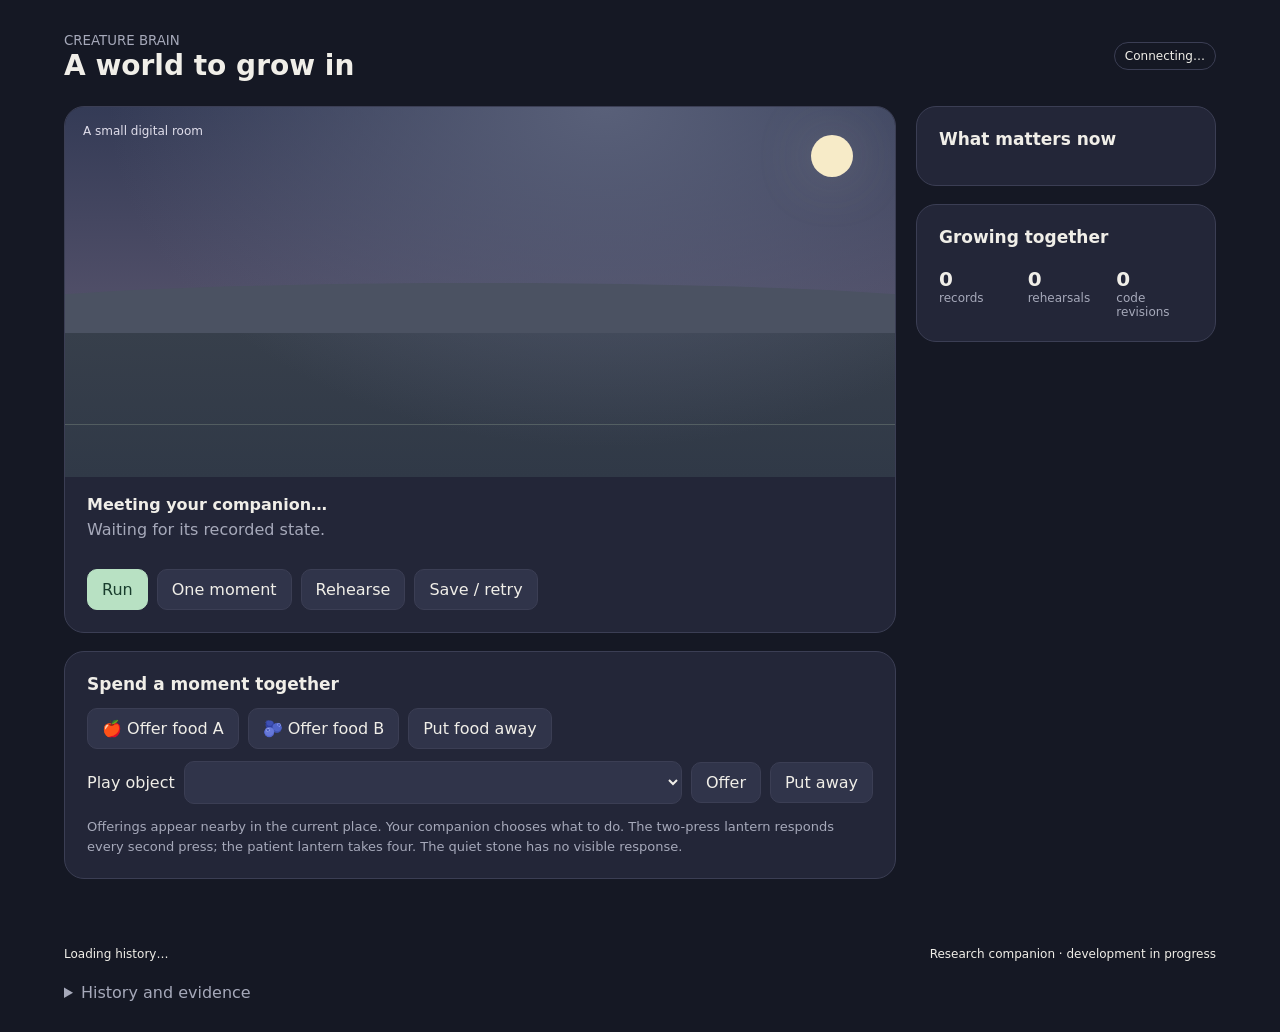
==== examples/persistent_individual/habitat.html @ 85e0894d "feat(creature-brain): publish research baseline Publish the active source candidate, authored goal a" ====
<!doctype html><html lang="en"><meta charset="utf-8"><meta name="viewport" content="width=device-width,initial-scale=1"><title>Creature · Habitat</title>
<style>[hidden]{display:none!important}
:root{color-scheme:dark;--ink:#f0eee8;--muted:#a6a9ba;--panel:#232638;--line:#3b3e54;--accent:#b8e1c3}*{box-sizing:border-box}body{margin:0;background:#151824;color:var(--ink);font:16px system-ui,sans-serif}main{max-width:1200px;margin:auto;padding:30px 24px}header{display:flex;justify-content:space-between;align-items:center;margin-bottom:24px}h1{font-size:28px;margin:0;font-weight:600}h2{font-size:17px;margin:0 0 14px}p{line-height:1.5}small,.muted{color:var(--muted)}button,select,input{font:inherit;border:1px solid var(--line);border-radius:10px;background:#30344a;color:var(--ink);padding:10px 14px}button{cursor:pointer}button:hover{background:#444961}button:disabled{opacity:.45;cursor:default}button.primary{background:var(--accent);color:#193d2d;border-color:var(--accent)}button:focus-visible,select:focus-visible{outline:3px solid #dec5ff;outline-offset:3px}.layout{display:grid;grid-template-columns:minmax(0,1fr) 300px;gap:20px}.card{background:var(--panel);border:1px solid var(--line);border-radius:20px;padding:22px}.habitat{padding:0;overflow:hidden}.world{height:370px;position:relative;background:radial-gradient(ellipse at 65% 0,#596079 0,transparent 65%),linear-gradient(#343b56,#55526b 60%,#373f4b 60%,#303947);overflow:hidden}.moon{position:absolute;width:42px;height:42px;top:28px;right:42px;border-radius:50%;background:#f7ebc8;box-shadow:0 0 60px #f4e9c335}.hill{position:absolute;bottom:39%;left:-10%;width:120%;height:50px;border-radius:50% 50% 0 0;background:#4b5262}.ground{position:absolute;bottom:14%;left:0;width:100%;height:1px;background:#83918466}.actor{position:absolute;top:32%;left:50%;width:157px;height:157px;transform:translateX(-50%);z-index:3}.actor canvas{width:157px;height:157px;image-rendering:pixelated;filter:drop-shadow(0 8px 5px #0003)}.object{position:absolute;top:65%;text-align:center;transform:translateX(-50%);transition:left .45s;min-width:42px}.object .symbol{font-size:31px;display:block}.object .label{font-size:11px;padding:4px 6px;border-radius:6px;background:#1e2436d9;white-space:nowrap}.object.target .symbol{filter:drop-shadow(0 0 8px #f7e7ad)}.world-note{position:absolute;left:18px;top:17px;font-size:12px;color:#e0deeb}.caption{padding:18px 22px;min-height:92px}.caption p{margin:4px 0}.controls{display:flex;gap:9px;flex-wrap:wrap;padding:0 22px 22px}.shelf{margin-top:18px}.row{display:flex;gap:9px;align-items:center;flex-wrap:wrap}.row select{flex:1;min-width:120px}.stack{display:flex;flex-direction:column;gap:18px}.request{background:#33483e;border-color:#567463}.request p{font-size:14px}.request button{margin-top:12px}.pill{font-size:12px;border:1px solid var(--line);border-radius:99px;padding:6px 10px}.list{padding:0;margin:0;list-style:none}.list li{padding:10px 0;border-top:1px solid var(--line);font-size:14px}.list li:first-child{border-top:0}.list small{display:block;margin-top:5px}.metrics{display:grid;grid-template-columns:repeat(3,1fr);gap:12px;margin-top:20px}.metric{font-size:12px;color:var(--muted)}.metric strong{display:block;color:var(--ink);font-size:20px}.footer{margin-top:22px;font-size:12px;display:flex;justify-content:space-between;gap:20px;flex-wrap:wrap}details{margin-top:22px}summary{cursor:pointer;color:var(--muted)}pre{white-space:pre-wrap;overflow-wrap:anywhere;font-size:12px;max-height:300px;overflow:auto}#error{background:#713c41;border:1px solid #db9398;border-radius:12px;padding:14px;margin-bottom:16px}#error[hidden]{display:none}#notice{min-height:20px;font-size:13px;color:var(--accent)}.empty{font-size:14px;color:var(--muted)}@media(max-width:800px){main{padding:18px 14px}.layout{grid-template-columns:1fr}.world{height:330px}.stack{display:grid;grid-template-columns:1fr 1fr}.stack>.request{grid-column:1/-1}}@media(max-width:500px){.stack{display:flex}.metrics{gap:6px}header{align-items:flex-start;gap:10px}h1{font-size:23px}.pill{font-size:10px}}
.world.topdown{height:640px;background:#192e2e}.topdown>.actor,.topdown>.moon,.topdown>.hill,.topdown>.ground,.topdown>.world-note,.topdown>#objects{display:none}.world canvas#world-canvas{position:absolute;inset:0;width:100%;height:100%;image-rendering:pixelated;touch-action:none;display:none}.world.topdown canvas#world-canvas{display:block}.world-hud{display:none;position:absolute;top:16px;left:16px;right:16px;justify-content:space-between;align-items:flex-start;pointer-events:none}.topdown .world-hud{display:flex}.world-region{font-size:11px;text-transform:capitalize;background:#152b2ddd;padding:8px 12px;border:1px solid #a6ccb44d;border-radius:8px;letter-spacing:.07em}.world-hud button{pointer-events:auto;margin-left:4px;padding:7px 11px;background:#152b2ddd;font-size:12px}@media(max-width:800px){.world.topdown{height:60vh;min-height:360px}.layout{display:flex;flex-direction:column}.caption{min-height:70px}main{padding:12px}.world-hud{left:8px;right:8px}}
</style>
<main><header><div><small>CREATURE BRAIN</small><h1>A world to grow in</h1></div><span class="pill" id="connection">Connecting…</span></header>
<div id="error" role="alert" hidden></div><div class="layout"><div>
<section class="card habitat" aria-label="Creature habitat"><div class="world" id="world"><div class="moon"></div><div class="hill"></div><div class="ground"></div><span class="world-note">A small digital room</span>
<div class="actor" id="actor"><canvas id="creature-sprite" width="157" height="157" role="img" aria-label="Creature"></canvas></div><div id="objects"></div></div>
<div class="caption"><strong id="activity">Meeting your companion…</strong><p id="outcome" class="muted">Waiting for its recorded state.</p></div>
<div class="controls"><button id="run" class="primary">Run</button><button id="step">One moment</button><button id="dream">Rehearse</button><button id="save">Save / retry</button></div></section>
<section class="card shelf"><h2>Spend a moment together</h2><div id="presence-controls" class="row" hidden style="margin-bottom:14px"><button id="here">I’m here for a while</button><button id="quiet">Quiet time</button><small id="presence-state"></small></div><div class="row"><button id="food-a">🍎 Offer food A</button><button id="food-b">🫐 Offer food B</button><button id="clear-food">Put food away</button></div><div class="row" style="margin-top:12px"><label for="device">Play object</label><select id="device" aria-label="Play object"></select><button id="offer-device">Offer</button><button id="hide-device">Put away</button></div><p class="muted" style="font-size:13px;margin-bottom:0">Offerings appear nearby in the current place. Your companion chooses what to do. The two-press lantern responds every second press; the patient lantern takes four. The quiet stone has no visible response.</p></section><p id="notice" role="status"></p>
</div><aside class="stack"><section id="invitation-card" class="card request" hidden><h2>An invitation</h2><p id="invitation-text"></p><small id="invitation-state"></small><div id="invitation-controls" class="row"><button id="join">Watch together</button><button id="decline">Not now</button></div></section><section id="help-card" class="card request" hidden><h2>A request for help</h2><p id="request-text"></p><small id="request-evidence"></small><div id="investigation-controls" hidden><p class="muted">Share what you found. Your report does not change the object or prove a cause.</p><div class="row"><button id="report-unresponsive">It isn’t responding; set aside</button><button id="report-changed">Something changed; recheck</button></div></div><div id="practice-help-controls"><div class="row" style="margin-top:12px"><label for="attempts">Suggest more tries</label><select id="attempts"><option value="3">3 more</option><option value="5" selected>5 more</option><option value="8">8 more</option></select></div><button id="teach" class="primary">Offer the suggestion</button><small style="display:block;margin-top:10px">It will test your advice through practice.</small></div></section>
<section class="card"><h2>What matters now</h2><ul class="list" id="goals"></ul></section><section class="card"><h2>Growing together</h2><ul class="list" id="learning"></ul><div class="metrics"><div class="metric"><strong id="memories">0</strong>records</div><div class="metric"><strong id="dreams">0</strong>rehearsals</div><div class="metric"><strong id="changes">0</strong>code revisions</div></div></section><section id="reflection-card" class="card" hidden><h2>Thinking and trying</h2><p id="reflection-state"></p><ul class="list" id="reflection-trials"></ul></section><section id="investigation-notes" class="card" hidden><h2>Activities to revisit</h2><div id="investigation-history"></div></section></aside></div>
<div class="footer"><span id="continuity">Loading history…</span><span>Research companion · development in progress</span></div><details><summary>History and evidence</summary><pre id="evidence"></pre></details></main>
<script src="/assets/creature/animation.js"></script>
<script src="/assets/world/renderer.js"></script>
<script>
const creatureWorld=CreatureWorld.mount(document.getElementById('world'));
const creatureSprite=CreatureAnimation.mount(document.getElementById("creature-sprite"));
let state=null,busy=false,connected=false,pendingRead=null;const $=id=>document.getElementById(id);const names={'object-0':'food A','object-1':'food B','toy':'play object','basket-oran':'stored Oran berries','basket-pecha':'stored Pecha berries'};
const actions={0:'Observing',1:'Trying the play object',4:'Approaching',5:'Moving away',10:'Moving left',11:'Moving right',12:'Trying food'};
function line(list,title,detail){let li=document.createElement('li');li.textContent=title;let small=document.createElement('small');small.textContent=detail;li.append(small);list.append(li)}
function render(s){state=s;connected=true;for(const o of s.objects||[])if(o.label)names[o.identity]=o.label;else if(o.function==='berry-plot')names[o.identity]=o.kind[0].toUpperCase()+o.kind.slice(1)+' berry plot';document.querySelectorAll('button').forEach(button=>button.disabled=false);
if(!$('device').options.length)for(const device of s.device_catalog||[]){const option=document.createElement('option');option.value=device.id;option.textContent=device.label;$('device').append(option)}
$('connection').textContent=s.running?'● Living':'Ⅱ Paused';$('run').textContent=s.running?'Pause':'Run';$('step').disabled=s.running||busy;$('error').hidden=!s.error;if(s.error)$('error').textContent='Activity paused: '+s.error+' Your current state remains in memory. Use Save / retry before continuing.';
let event=s.event,action=event?.executed_action,target=action?.target;let decision=event?.executive;let activity=event?.outcome?.status==='ate-stored-berry'?'Eating a stored berry':event?.outcome?.status==='harvested'?'Harvesting berries':event?.outcome?.status==='held'?(decision?.reason==='conserve-before-recovery-probe'?'Waiting before a recovery check':'Taking a quiet moment'):event?.outcome?.status==='rested'?'Resting to recover':(actions[action?.action]??'Choosing an activity');
if(s.world&&event?.world_motion){const m=event.world_motion;if(m.before.region!==m.after.region)activity='Entered '+m.after.region.replace('MAP_','').replaceAll('_',' ').toLowerCase();else if(m.before.x!==m.after.x||m.before.y!==m.after.y)activity='Walking '+m.after.facing;}
$('activity').textContent=s.running?activity:(event?'Paused · '+activity:'Ready for a first moment');
$('outcome').textContent=event?((decision?.reason==='recheck-remembered-need-relief'?'Checking whether remembered relief has returned · ':decision?.reason==='use-observed-need-relief'?'Using a remembered source of relief · ':decision?.reason==='wait-before-world-motion-probe'?'Waiting after unsuccessful movement · ':decision?.reason==='probe-world-motion'?'Checking whether movement has returned · ':decision?.reason==='explore-world'?'Exploring the world · ':decision?.reason==='explore-unvisited-position'?'Exploring beyond visited space · ':decision?.reason==='investigate-motion'?'Investigating movement · ':decision?.activity_objective==='revisit-familiar-activity'?'Returning to a familiar activity · ':decision?.reason==='practice-interaction'?'Practicing · ':decision?.reason==='practice-approach'?'Moving toward a learning goal · ':'')+event.outcome.status.replaceAll('-',' ')):'Run lets your companion begin choosing activities.';
if(s.state_is_snapshot){$('connection').textContent='● Connected · processing';$('activity').textContent=s.processing==='evaluating-practice-candidates'?'Evaluating possible improvements':'Completing the current moment';$('outcome').textContent='Showing the last completed state · no new outcome claimed';document.querySelectorAll('button:not(.world-hud button)').forEach(button=>button.disabled=true);}
const visualState=s.state_is_snapshot?{...s,running:false}:s;creatureSprite.update(visualState);creatureWorld.update(visualState);
$('objects').replaceChildren();for(let o of s.objects){if(!o.visible)continue;let el=document.createElement('div');el.className='object'+(o.identity===target?' target':'');el.style.left=Math.max(5,Math.min(95,50+(o.x-s.position)*9))+'%';let symbol=document.createElement('span');symbol.className='symbol';symbol.textContent=o.function?(o.function==='counter'?'🔢':o.function==='inert'?'🪨':o.state?'💡':'🏮'):(o.food?(o.identity==='object-0'?'🍎':'🫐'):'🟠');let label=document.createElement('span');label.className='label';label.textContent=o.function==='counter'?'Count '+o.state:names[o.identity];el.append(symbol,label);$('objects').append(el)}
const reflectiveTrials=s.reflective_trials||[],reflections=s.reflections||[];
$('reflection-card').hidden=(!s.reflection_status||s.reflection_status==='disabled')&&!reflectiveTrials.length&&!reflections.length;
$('reflection-state').textContent=s.reflection_status==='thinking'?'Reviewing recorded experience while life continues.':s.reflection_status==='recovery-required'?'Reflection was interrupted. Its outcome is unknown; body activity can continue.':s.reflection_status==='provider-failed'?'The reflection service could not complete this review.':s.reflection_status==='disabled'?'Reflection is off. Earlier trials are shown below.':s.reflection_status==='idle'?'No reflection is running.':s.reflection_status==='trial-admitted'?'A proposed activity was admitted. Its trial is shown below.':'Recorded reflection results are shown below.';
$('reflection-trials').replaceChildren();
for(const trial of reflectiveTrials.slice(-2)){
 const labels={'active':'Trying a reflective goal','observed-success':'Prediction observed in this trial','prediction-not-observed':'Prediction not observed','incomplete':'Trial incomplete','adverse-result-stop':'Stopped after an adverse outcome'};
 line($('reflection-trials'),labels[trial.status]||trial.status,trial.reflection.next_goal.objective+' · '+trial.attempts+(trial.attempts===1?' interaction attempt':' interaction attempts')+(trial.reason?' · '+trial.reason.replaceAll('-',' '):'')+(trial.status==='observed-success'?' · Repeatability remains unproven.':''));
}
if(!reflectiveTrials.length&&reflections.length){const reflection=reflections.at(-1);line($('reflection-trials'),'Recorded reflection proposal',reflection.objective||reflection.reason||'No body trial was admitted.');}
$('goals').replaceChildren();if(s.world?.garden){const inventory=s.world.garden.inventory;line($('goals'),'Berry basket',inventory.oran+' Oran · '+inventory.pecha+' Pecha');}let active=s.goals.filter(g=>g.status==='active'||g.status==='recovery-needs-investigation');for(let g of active.slice(0,3)){let maintenance=g.objective==='restore-capacity-for-activity',exploring=g.objective==='explore-unvisited-position'||g.objective==='investigate-motion';line($('goals'),exploring?(g.objective==='investigate-motion'?'Investigate a movement':'Explore beyond visited space'):maintenance?(g.status==='active'?'Recover for more activity':'Rest did not restore capacity'):g.objective==='revisit-familiar-activity'?'Return to a familiar activity':g.objective==='verify-known-skill'?'Try a familiar skill':g.objective==='discover-object-effect'?'Discover what this does':'Avoid a remembered bad outcome',maintenance?(g.status==='active'?g.rest_ticks+(g.rest_ticks===1?' rest moment · reserve ':' rest moments · reserve ')+g.last_reserve.toFixed(2):'Cause unknown · further investigation needed'):g.target?names[g.target]+' · '+g.trials+' tries, '+g.changes+' visible changes':exploring?(g.target_position===null?'Learning from actual displacement':'Goal position '+g.target_position.toFixed(1)):g.method.replaceAll('-',' '));}if(s.world?.goal){line($('goals'),'Explore the world',Object.keys(s.world.visited).length+' places visited · '+s.world.transitions+' crossings');}if(!active.length&&!s.world?.goal)line($('goals'),'Between activities',s.requests.length?'A learning question is unresolved.':'Waiting for the next opportunity.');
$('presence-controls').hidden=!s.shared_activity_enabled;$('presence-state').textContent=s.companion_available?'You reported being here':'Quiet time · independent activity';let invitation=(s.shared_invitations||[]).find(i=>i.status==='offered'||i.status==='participating');$('invitation-card').hidden=!invitation;if(invitation){$('invitation-text').textContent=invitation.message;$('invitation-state').textContent=invitation.status==='participating'?'You said you are joining; the activity is underway.':'Based on your teaching and its observed results.';$('invitation-controls').hidden=invitation.status!=='offered';}
$('investigation-controls').hidden=!(s.investigation_response_enabled&&s.requests[0]?.operation==='request-practice-investigation');
let request=s.requests[0];$('help-card').hidden=!request;if(request){$('request-text').textContent=request.message;let practice=request.operation==='request-practice-help';$('practice-help-controls').hidden=!practice;$('request-evidence').textContent=practice?'At request: '+request.observed_attempts+' attempts · '+request.observed_changes+' visible changes':request.operation==='request-practice-investigation'?'Extra practice tried: '+request.observed_new_attempts+' attempts · '+request.observed_new_changes+' new visible changes · cause unknown':request.operation==='request-world-motion-help'?request.observed_motion_attempts+' movement attempts without displacement · cause unknown':request.observed_rest_ticks+' rest moments without recovery · cause unknown';}
const reports=new Map();for(const report of s.investigation_reports||[])reports.set(report.goal_id,report);
$('investigation-notes').hidden=!reports.size;$('investigation-history').replaceChildren();
for(const report of reports.values()){
 const goal=s.goals.find(g=>g.id===report.goal_id);if(!goal)continue;
 const row=document.createElement('div');row.style.marginBottom='16px';
 const label=document.createElement('strong');label.textContent=names[goal.target]||goal.target;
 const detail=document.createElement('p');detail.className='muted';detail.style.fontSize='13px';
 detail.textContent=report.later_assessment?'An effect was observed later, at moment '+report.later_assessment.observed_tick+'. The earlier report remains unverified; circumstances may have changed.':report.status==='reported-not-verified'?'Set aside on your report · not independently verified.':report.status==='awaiting-experience'?'Rechecking reported changes · outcome unknown.':report.status==='effect-observed'?'A visible effect occurred during the recheck · cause not established.':'No visible effect within the recheck · cause unknown.';
 row.append(label,detail);
 if(['set-aside-on-report','effect-unresolved-review-needed'].includes(goal.status)){
  const button=document.createElement('button');button.textContent='Something changed; recheck';button.disabled=!!s.state_is_snapshot||busy;
  button.onclick=()=>send('investigation',{goal_id:goal.id,response:'changed'});row.append(button);
 }
 $('investigation-history').append(row);
}
$('learning').replaceChildren();for(let g of s.guidance.slice(-2))line($('learning'),g.status==='unverified'?'Testing your suggestion':g.status==='supported-in-this-context'?'Your suggestion helped here':'Your suggestion did not resolve this',g.status==='unverified'?'No result claimed yet':g.observed_new_changes+' new visible changes');if(!s.guidance.length)line($('learning'),s.skills.length+' observed interactions','Experience will determine what is useful.');
for(const goal of s.goals.filter(g=>g.investigation).slice(-2)){const trial=goal.investigation;const pending=trial.status==='prediction-awaiting-experience';line($('learning'),pending?'Investigating an uncertain effect':trial.status==='observed-effect'?'Investigation found an effect':'No effect within this trial',(pending?'Up to '+trial.plan.additional_attempts+' extra attempts · outcome unknown':trial.additional_trials+' extra attempts · '+trial.observed_changes+(trial.observed_changes===1?' visible change':' visible changes'))+(trial.plan.budget_evidence?.length?' · budget informed by '+trial.plan.budget_evidence.length+(trial.plan.budget_evidence.length===1?' earlier outcome':' earlier outcomes'):''));}
for(const update of s.development_updates||[])line($('learning'),update.retained?'Retained a practice-code improvement':'Rejected the candidate changes',update.rejected_count+' rejected · '+update.accepted_test_count+' passing branch tests. '+(update.retained?'Continuing with the revised practice rule.':'Continuing with the existing rule.'));

$('memories').textContent=s.event_count;$('dreams').textContent=s.dream_count;$('changes').textContent=s.revision_count;$('continuity').textContent=(s.context==='test'?'Test branch '+s.branch.slice(0,8)+' · individual ':'Individual ')+s.identity.slice(0,8)+' · moment '+s.tick+' · saved '+s.durable_tick+' · reserve '+s.reserve.toFixed(1);
$('evidence').textContent=JSON.stringify({identity:s.identity,branch:s.branch,context:s.context,parent:s.branch_parent,checkpoint:s.checkpoint,memory_capacity:s.event_capacity,goals:s.goals,guidance:s.guidance,recent_events:s.recent_events},null,2);
}
function disconnected(){connected=false;creatureSprite.disconnect();creatureWorld.disconnect();$('connection').textContent='Disconnected';$('activity').textContent='Connection lost · current activity unknown';$('outcome').textContent=state?'Last received moment '+state.tick+'. Your companion may still be active on the host. Reconnecting…':'Waiting for a connection to the habitat…';document.querySelectorAll('button:not(.world-hud button)').forEach(button=>button.disabled=true)}
async function refresh(){
 if(pendingRead)return pendingRead;
 pendingRead=(async()=>{try{const r=await fetch('/state',{cache:'no-store',signal:AbortSignal.timeout(5000)});if(!r.ok)throw Error('Could not read habitat');render(await r.json())}catch(error){disconnected();throw error}finally{pendingRead=null}})();
 return pendingRead;
}
async function send(path,body={}){if(busy||!connected)return;busy=true;try{let r=await fetch('/'+path,{method:'POST',headers:{'Content-Type':'application/json'},body:JSON.stringify(body),signal:AbortSignal.timeout(10000)}),data=await r.json();if(!r.ok)throw Error(data.error);$('notice').textContent=path==='save'?'Your companion is saved.':path==='guidance'?'Suggestion received. Its result is still unknown.':path==='investigation'?'Report recorded. Any new effect must still be observed.':'';await refresh()}catch(e){$('notice').textContent='Could not confirm the request: '+e.message+'. Checking the saved state; the request will not be sent again automatically.';await refresh().catch(()=>{})}finally{busy=false;if(connected&&state)$('step').disabled=state.running}}
for(const [id,response] of [['report-unresponsive','not-responsive'],['report-changed','changed']])$(id).onclick=()=>send('investigation',{goal_id:state.requests[0].goal_id,response});
$('here').onclick=()=>send('availability',{available:true});$('quiet').onclick=()=>send('availability',{available:false});for(let [id,response] of [['join','join'],['decline','decline']])$(id).onclick=()=>send('invitation',{invitation_event:state.shared_invitations.find(i=>i.status==='offered').event,response});
$('run').onclick=()=>send('running',{running:!state.running});$('step').onclick=()=>send('step');$('save').onclick=()=>send('save');$('dream').onclick=()=>send('dream');$('offer-device').onclick=()=>send('device',{function:$('device').value});$('teach').onclick=()=>send('guidance',{goal_id:state.requests[0].goal_id,additional_attempts:Number($('attempts').value)});
$('food-a').onclick=()=>send('place',{identity:'object-0',x:state.position+1.5,visible:true});$('food-b').onclick=()=>send('place',{identity:'object-1',x:state.position-1.5,visible:true});$('hide-device').onclick=()=>send('place',{identity:'toy',x:state.position,visible:false});$('clear-food').onclick=async()=>{await send('place',{identity:'object-0',x:state.position,visible:false});await send('place',{identity:'object-1',x:state.position,visible:false})};
disconnected();
async function poll(){if(!busy)await refresh().catch(()=>{});setTimeout(poll,800)}
poll();
</script></html>
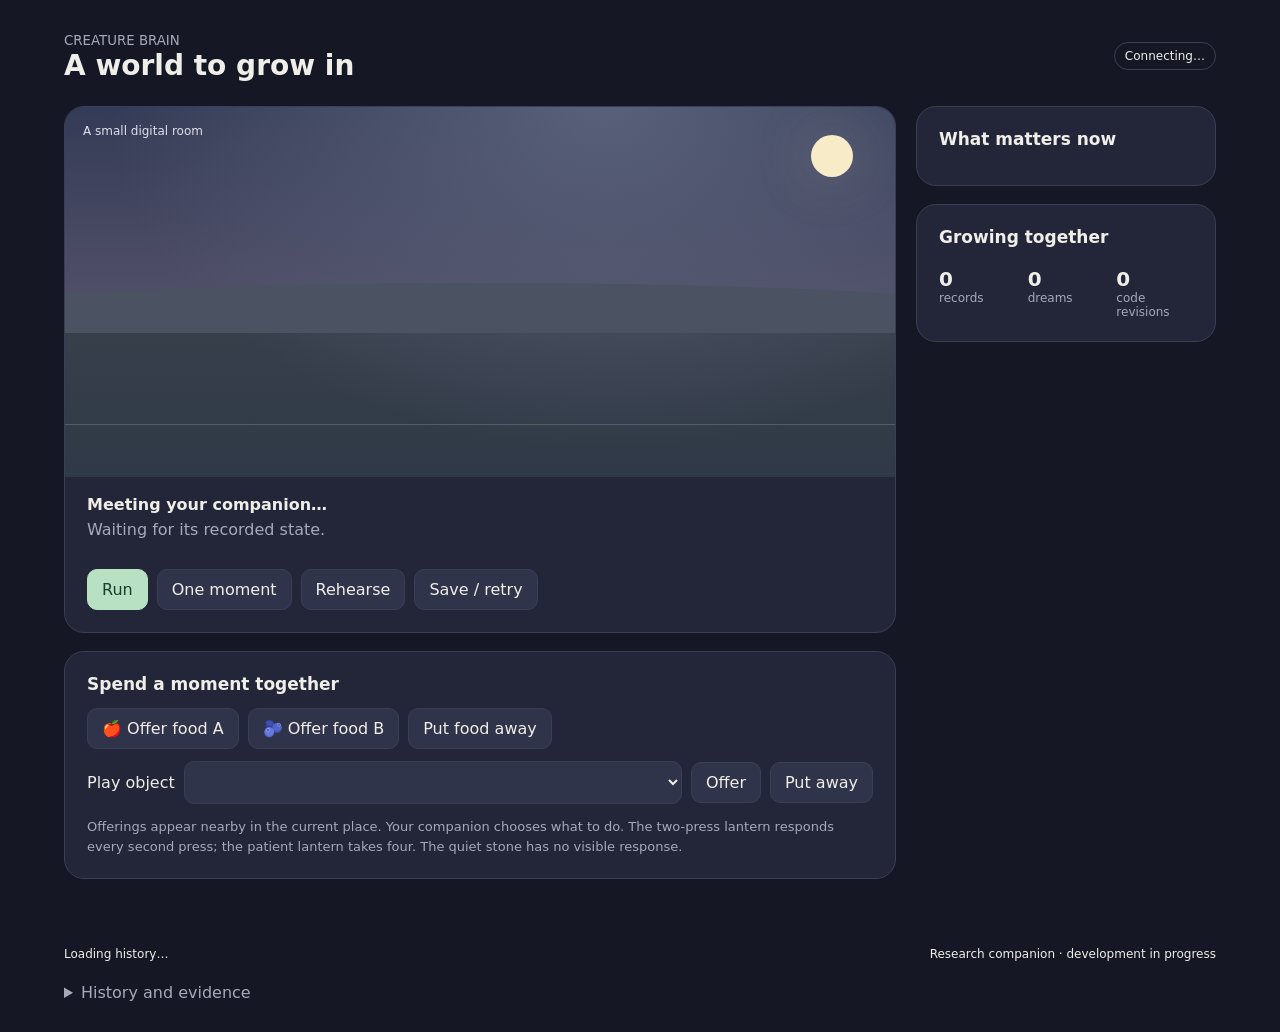
==== commit 61ada4ac: "feat(creature-brain): add lived reflection and connected rural habitat" ====
--- a/examples/persistent_individual/habitat.html
+++ b/examples/persistent_individual/habitat.html
@@ -11,7 +11,7 @@
 <div class="controls"><button id="run" class="primary">Run</button><button id="step">One moment</button><button id="dream">Rehearse</button><button id="save">Save / retry</button></div></section>
 <section class="card shelf"><h2>Spend a moment together</h2><div id="presence-controls" class="row" hidden style="margin-bottom:14px"><button id="here">I’m here for a while</button><button id="quiet">Quiet time</button><small id="presence-state"></small></div><div class="row"><button id="food-a">🍎 Offer food A</button><button id="food-b">🫐 Offer food B</button><button id="clear-food">Put food away</button></div><div class="row" style="margin-top:12px"><label for="device">Play object</label><select id="device" aria-label="Play object"></select><button id="offer-device">Offer</button><button id="hide-device">Put away</button></div><p class="muted" style="font-size:13px;margin-bottom:0">Offerings appear nearby in the current place. Your companion chooses what to do. The two-press lantern responds every second press; the patient lantern takes four. The quiet stone has no visible response.</p></section><p id="notice" role="status"></p>
 </div><aside class="stack"><section id="invitation-card" class="card request" hidden><h2>An invitation</h2><p id="invitation-text"></p><small id="invitation-state"></small><div id="invitation-controls" class="row"><button id="join">Watch together</button><button id="decline">Not now</button></div></section><section id="help-card" class="card request" hidden><h2>A request for help</h2><p id="request-text"></p><small id="request-evidence"></small><div id="investigation-controls" hidden><p class="muted">Share what you found. Your report does not change the object or prove a cause.</p><div class="row"><button id="report-unresponsive">It isn’t responding; set aside</button><button id="report-changed">Something changed; recheck</button></div></div><div id="practice-help-controls"><div class="row" style="margin-top:12px"><label for="attempts">Suggest more tries</label><select id="attempts"><option value="3">3 more</option><option value="5" selected>5 more</option><option value="8">8 more</option></select></div><button id="teach" class="primary">Offer the suggestion</button><small style="display:block;margin-top:10px">It will test your advice through practice.</small></div></section>
-<section class="card"><h2>What matters now</h2><ul class="list" id="goals"></ul></section><section class="card"><h2>Growing together</h2><ul class="list" id="learning"></ul><div class="metrics"><div class="metric"><strong id="memories">0</strong>records</div><div class="metric"><strong id="dreams">0</strong>rehearsals</div><div class="metric"><strong id="changes">0</strong>code revisions</div></div></section><section id="reflection-card" class="card" hidden><h2>Thinking and trying</h2><p id="reflection-state"></p><ul class="list" id="reflection-trials"></ul></section><section id="investigation-notes" class="card" hidden><h2>Activities to revisit</h2><div id="investigation-history"></div></section></aside></div>
+<section class="card"><h2>What matters now</h2><ul class="list" id="goals"></ul></section><section class="card"><h2>Growing together</h2><ul class="list" id="learning"></ul><div class="metrics"><div class="metric"><strong id="memories">0</strong>records</div><div class="metric"><strong id="dreams">0</strong>dreams</div><div class="metric"><strong id="changes">0</strong>code revisions</div></div></section><section id="reflection-card" class="card" hidden><h2>Thinking and trying</h2><p id="reflection-state"></p><ul class="list" id="reflection-trials"></ul></section><section id="investigation-notes" class="card" hidden><h2>Activities to revisit</h2><div id="investigation-history"></div></section></aside></div>
 <div class="footer"><span id="continuity">Loading history…</span><span>Research companion · development in progress</span></div><details><summary>History and evidence</summary><pre id="evidence"></pre></details></main>
 <script src="/assets/creature/animation.js"></script>
 <script src="/assets/world/renderer.js"></script>
@@ -33,13 +33,13 @@
 $('objects').replaceChildren();for(let o of s.objects){if(!o.visible)continue;let el=document.createElement('div');el.className='object'+(o.identity===target?' target':'');el.style.left=Math.max(5,Math.min(95,50+(o.x-s.position)*9))+'%';let symbol=document.createElement('span');symbol.className='symbol';symbol.textContent=o.function?(o.function==='counter'?'🔢':o.function==='inert'?'🪨':o.state?'💡':'🏮'):(o.food?(o.identity==='object-0'?'🍎':'🫐'):'🟠');let label=document.createElement('span');label.className='label';label.textContent=o.function==='counter'?'Count '+o.state:names[o.identity];el.append(symbol,label);$('objects').append(el)}
 const reflectiveTrials=s.reflective_trials||[],reflections=s.reflections||[];
 $('reflection-card').hidden=(!s.reflection_status||s.reflection_status==='disabled')&&!reflectiveTrials.length&&!reflections.length;
-$('reflection-state').textContent=s.reflection_status==='thinking'?'Reviewing recorded experience while life continues.':s.reflection_status==='recovery-required'?'Reflection was interrupted. Its outcome is unknown; body activity can continue.':s.reflection_status==='provider-failed'?'The reflection service could not complete this review.':s.reflection_status==='disabled'?'Reflection is off. Earlier trials are shown below.':s.reflection_status==='idle'?'No reflection is running.':s.reflection_status==='trial-admitted'?'A proposed activity was admitted. Its trial is shown below.':'Recorded reflection results are shown below.';
+$('reflection-state').textContent=s.reflection_status==='thinking'?(s.reflection_purpose==='dream'?'Dreaming from an observed rest while life continues.':s.reflection_purpose==='development'?'Reviewing a lived limitation and a possible code change while life continues.':'Reviewing recorded experience while life continues.'):s.reflection_status==='recovery-required'?'Reflection was interrupted. Its outcome is unknown; body activity can continue.':s.reflection_status==='provider-failed'?'The reflection service could not complete this review.':s.reflection_status==='disabled'?'Reflection is off. Earlier trials are shown below.':s.reflection_status==='idle'?'No reflection is running.':s.reflection_status==='trial-admitted'?'A proposed activity was admitted. Its trial is shown below.':s.reflection_status==='code-candidate-installed-pending-lived-outcome'?'A separate code candidate passed branch checks; the body is now trying it.':'Recorded reflection results are shown below.';
 $('reflection-trials').replaceChildren();
 for(const trial of reflectiveTrials.slice(-2)){
  const labels={'active':'Trying a reflective goal','observed-success':'Prediction observed in this trial','prediction-not-observed':'Prediction not observed','incomplete':'Trial incomplete','adverse-result-stop':'Stopped after an adverse outcome'};
- line($('reflection-trials'),labels[trial.status]||trial.status,trial.reflection.next_goal.objective+' · '+trial.attempts+(trial.attempts===1?' interaction attempt':' interaction attempts')+(trial.reason?' · '+trial.reason.replaceAll('-',' '):'')+(trial.status==='observed-success'?' · Repeatability remains unproven.':''));
+ line($('reflection-trials'),(trial.purpose==='dream'?'Dream trial · ':'')+(labels[trial.status]||trial.status),trial.reflection.next_goal.objective+' · '+trial.attempts+(trial.attempts===1?' interaction attempt':' interaction attempts')+(trial.reason?' · '+trial.reason.replaceAll('-',' '):'')+(trial.status==='observed-success'?' · Repeatability remains unproven.':''));
 }
-if(!reflectiveTrials.length&&reflections.length){const reflection=reflections.at(-1);line($('reflection-trials'),'Recorded reflection proposal',reflection.objective||reflection.reason||'No body trial was admitted.');}
+if(!reflectiveTrials.length&&reflections.length){const reflection=reflections.at(-1),dream=(s.recent_dreams||[]).at(-1);line($('reflection-trials'),reflection.purpose==='dream'?'Rest-linked dream recorded':'Recorded reflection proposal',reflection.purpose==='dream'&&dream?`Moment ${dream.source_tick} · ${dream.hypothesis_count} hypotheses · candidate ${dream.candidate_goal_method||'no body goal'} · no outcome or ability counted.`:reflection.objective||reflection.reason||'No body trial was admitted.');}
 $('goals').replaceChildren();if(s.world?.garden){const inventory=s.world.garden.inventory;line($('goals'),'Berry basket',inventory.oran+' Oran · '+inventory.pecha+' Pecha');}let active=s.goals.filter(g=>g.status==='active'||g.status==='recovery-needs-investigation');for(let g of active.slice(0,3)){let maintenance=g.objective==='restore-capacity-for-activity',exploring=g.objective==='explore-unvisited-position'||g.objective==='investigate-motion';line($('goals'),exploring?(g.objective==='investigate-motion'?'Investigate a movement':'Explore beyond visited space'):maintenance?(g.status==='active'?'Recover for more activity':'Rest did not restore capacity'):g.objective==='revisit-familiar-activity'?'Return to a familiar activity':g.objective==='verify-known-skill'?'Try a familiar skill':g.objective==='discover-object-effect'?'Discover what this does':'Avoid a remembered bad outcome',maintenance?(g.status==='active'?g.rest_ticks+(g.rest_ticks===1?' rest moment · reserve ':' rest moments · reserve ')+g.last_reserve.toFixed(2):'Cause unknown · further investigation needed'):g.target?names[g.target]+' · '+g.trials+' tries, '+g.changes+' visible changes':exploring?(g.target_position===null?'Learning from actual displacement':'Goal position '+g.target_position.toFixed(1)):g.method.replaceAll('-',' '));}if(s.world?.goal){line($('goals'),'Explore the world',Object.keys(s.world.visited).length+' places visited · '+s.world.transitions+' crossings');}if(!active.length&&!s.world?.goal)line($('goals'),'Between activities',s.requests.length?'A learning question is unresolved.':'Waiting for the next opportunity.');
 $('presence-controls').hidden=!s.shared_activity_enabled;$('presence-state').textContent=s.companion_available?'You reported being here':'Quiet time · independent activity';let invitation=(s.shared_invitations||[]).find(i=>i.status==='offered'||i.status==='participating');$('invitation-card').hidden=!invitation;if(invitation){$('invitation-text').textContent=invitation.message;$('invitation-state').textContent=invitation.status==='participating'?'You said you are joining; the activity is underway.':'Based on your teaching and its observed results.';$('invitation-controls').hidden=invitation.status!=='offered';}
 $('investigation-controls').hidden=!(s.investigation_response_enabled&&s.requests[0]?.operation==='request-practice-investigation');
@@ -61,7 +61,8 @@
 }
 $('learning').replaceChildren();for(let g of s.guidance.slice(-2))line($('learning'),g.status==='unverified'?'Testing your suggestion':g.status==='supported-in-this-context'?'Your suggestion helped here':'Your suggestion did not resolve this',g.status==='unverified'?'No result claimed yet':g.observed_new_changes+' new visible changes');if(!s.guidance.length)line($('learning'),s.skills.length+' observed interactions','Experience will determine what is useful.');
 for(const goal of s.goals.filter(g=>g.investigation).slice(-2)){const trial=goal.investigation;const pending=trial.status==='prediction-awaiting-experience';line($('learning'),pending?'Investigating an uncertain effect':trial.status==='observed-effect'?'Investigation found an effect':'No effect within this trial',(pending?'Up to '+trial.plan.additional_attempts+' extra attempts · outcome unknown':trial.additional_trials+' extra attempts · '+trial.observed_changes+(trial.observed_changes===1?' visible change':' visible changes'))+(trial.plan.budget_evidence?.length?' · budget informed by '+trial.plan.budget_evidence.length+(trial.plan.budget_evidence.length===1?' earlier outcome':' earlier outcomes'):''));}
-for(const update of s.development_updates||[])line($('learning'),update.retained?'Retained a practice-code improvement':'Rejected the candidate changes',update.rejected_count+' rejected · '+update.accepted_test_count+' passing branch tests. '+(update.retained?'Continuing with the revised practice rule.':'Continuing with the existing rule.'));
+if(s.llm_development_enabled)line($('learning'),'Self-directed code review enabled','A lived practice limitation can prompt a bounded candidate, separate regression checks, and real body follow-up.');
+for(const update of s.development_updates||[]){const state=update.lived_followup_status,heading=state==='retained-after-lived-outcome'?'Kept after lived practice':state==='rejected-after-lived-outcome'?'Rolled back after lived practice':state==='awaiting-experience'?'Trying in the real body':update.candidate_selected?'Passed branch checks · lived result pending':'No executable candidate passed';line($('learning'),heading,update.rejected_count+' rejected · '+update.accepted_test_count+' passing branch tests · '+(update.origin||'authored candidate'))}
 
 $('memories').textContent=s.event_count;$('dreams').textContent=s.dream_count;$('changes').textContent=s.revision_count;$('continuity').textContent=(s.context==='test'?'Test branch '+s.branch.slice(0,8)+' · individual ':'Individual ')+s.identity.slice(0,8)+' · moment '+s.tick+' · saved '+s.durable_tick+' · reserve '+s.reserve.toFixed(1);
 $('evidence').textContent=JSON.stringify({identity:s.identity,branch:s.branch,context:s.context,parent:s.branch_parent,checkpoint:s.checkpoint,memory_capacity:s.event_capacity,goals:s.goals,guidance:s.guidance,recent_events:s.recent_events},null,2);
